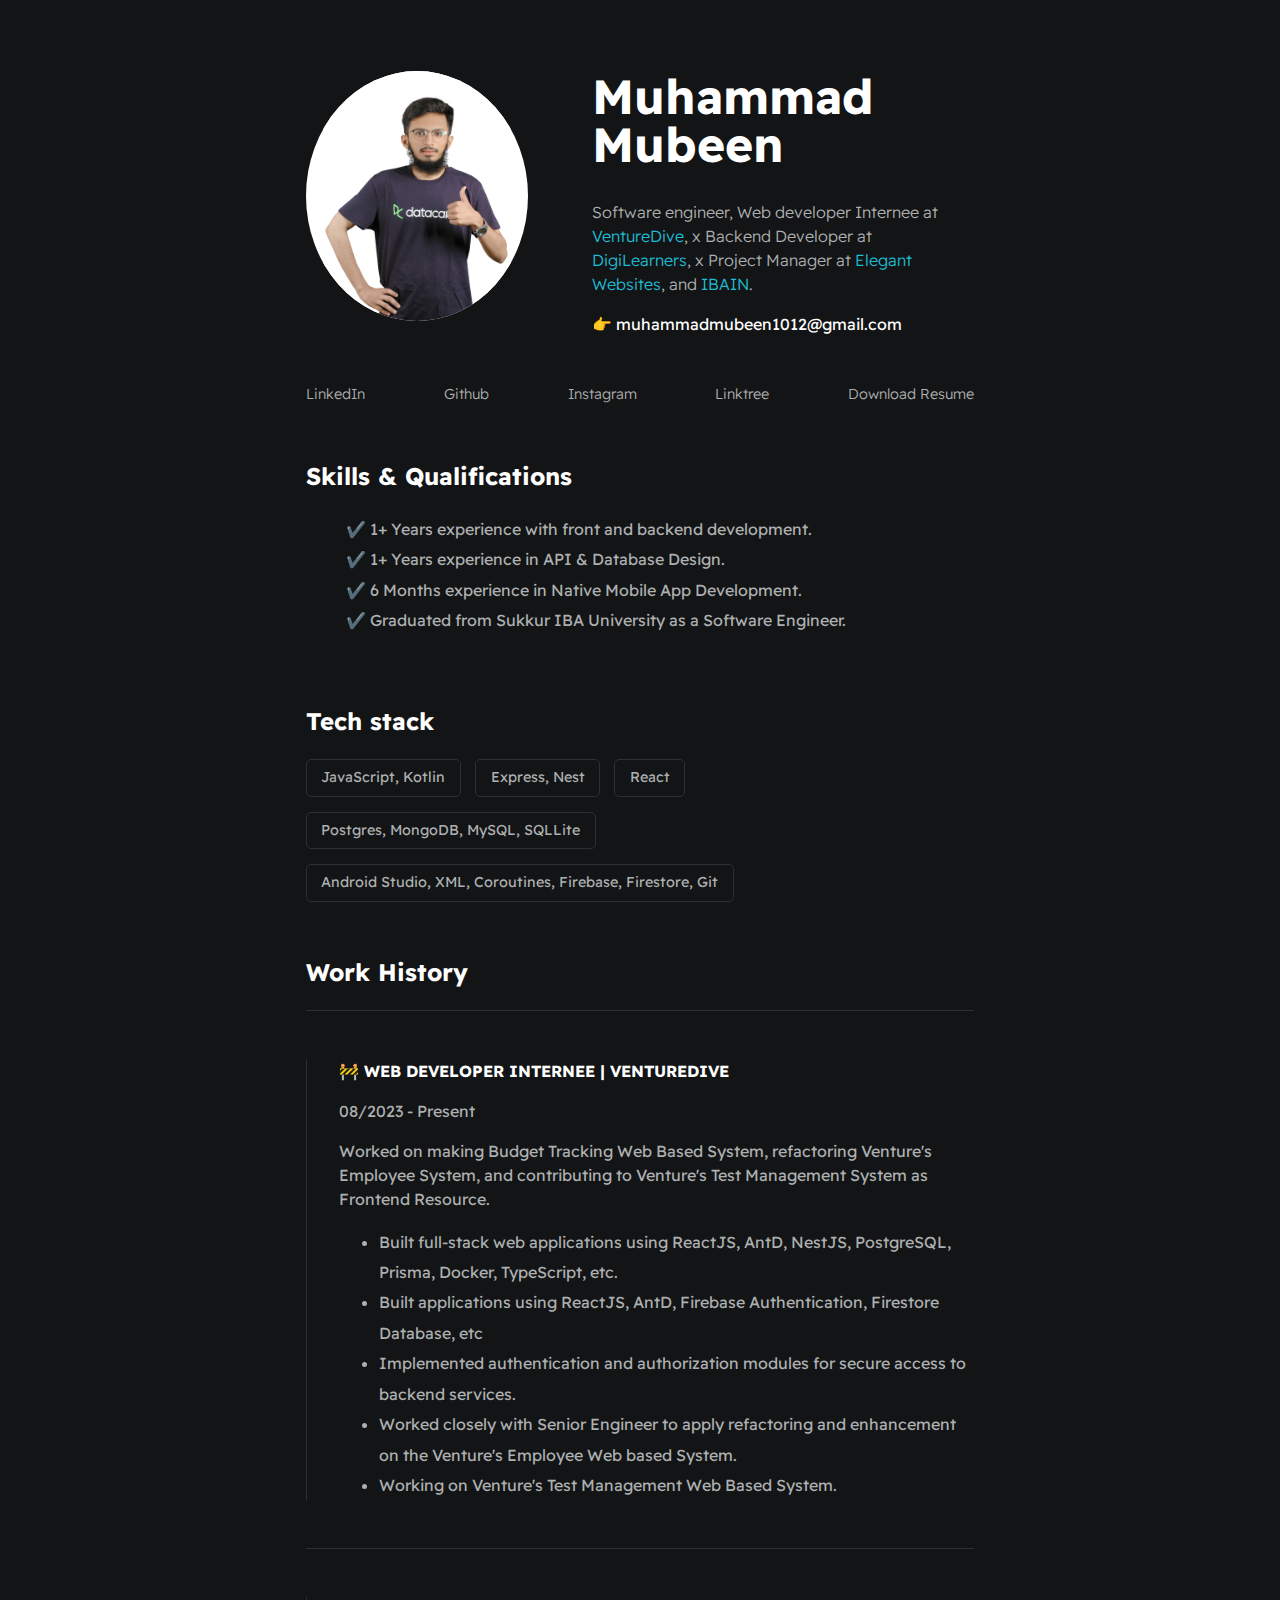
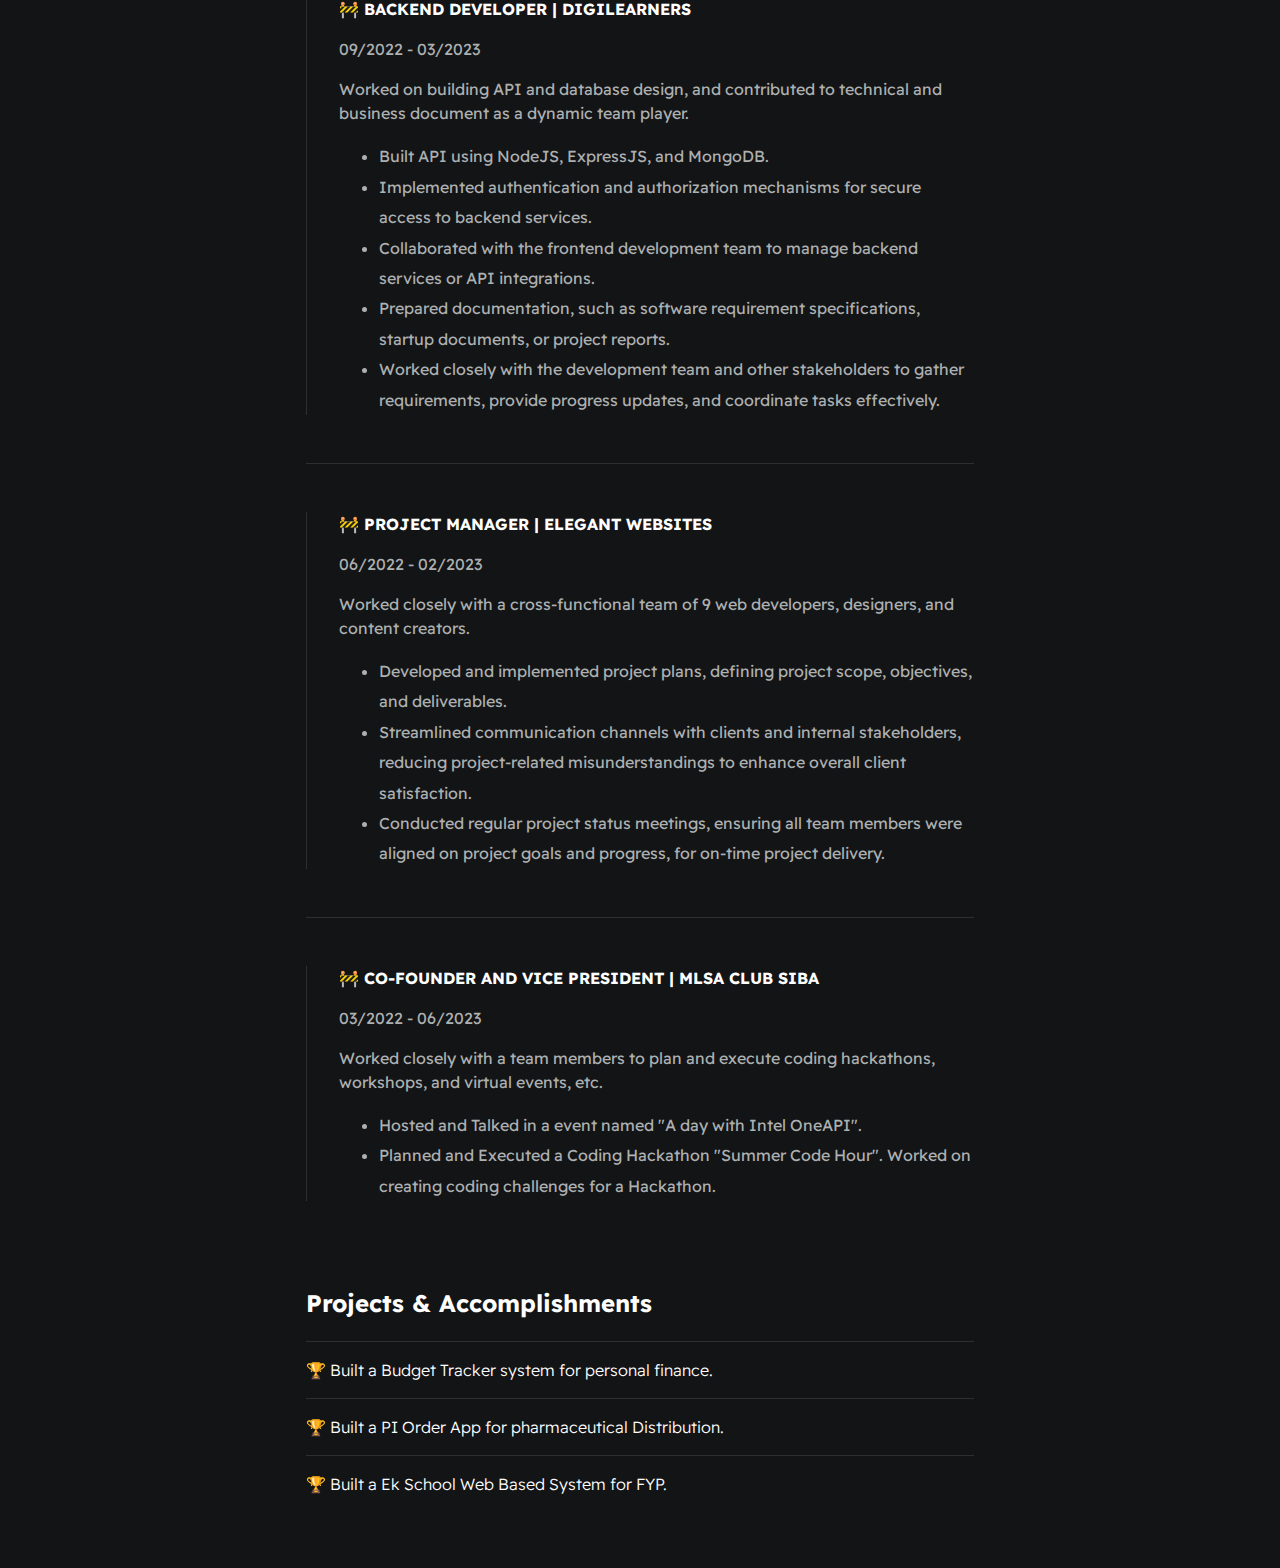
==== index.html @ 8c981a48 "Initial Commit" ====
<!DOCTYPE html>
<html>
  <head>
    <meta charset="utf-8" />
    <meta http-equiv="X-UA-Compatible" content="IE=edge" />
    <title>Muhammad Mubeen - Software Engineer</title>
    <meta name="description" content="" />
    <meta name="viewport" content="width=device-width, initial-scale=1" />
    <link rel="stylesheet" href="./styles/main.css" />
  </head>
  <body>
    <div id="container--main">
      <section id="wrapper--hero" class="section--page">
        <img id="profile-pic" src="./assets/images/muhammadmubeen.jpg" />

        <div>
          <h1 id="user-name">Muhammad Mubeen</h1>
          <p id="bio">
            Software engineer, Web developer Internee at
            <a href="https://www.venturedive.com/" target="_blank"
              >VentureDive</a
            >, x Backend Developer at
            <a
              href="https://www.linkedin.com/company/digilearner/"
              target="_blank"
              >DigiLearners</a
            >, x Project Manager at
            <a
              href="https://www.linkedin.com/company/elegant-websites/"
              target="_blank"
              >Elegant Websites</a
            >, and
            <a href="https://www.iba-suk.edu.pk/" target="_blank">IBAIN</a>.
          </p>
          <p id="email">👉 muhammadmubeen1012@gmail.com</p>
        </div>
      </section>

      <section class="section--page">
        <div id="socials--list">
          <a
            href="https://www.linkedin.com/in/muhammadmubeen1012/"
            target="_blank"
            >LinkedIn</a
          >
          <a href="https://github.com/MuhammadMubeen1012" target="_blank"
            >Github</a
          >
          <a
            href="https://www.instagram.com/muhammadmubeen1012/"
            target="_blank"
            >Instagram</a
          >
          <a href="https://linktr.ee/muhammadmubeen1012" target="_blank"
            >Linktree</a
          >
          <a href="./assets/resume.pdf" target="_blank">Download Resume</a>
        </div>
      </section>

      <section class="section--page">
        <h2>Skills & Qualifications</h2>
        <ul id="qualifications--list">
          <li>✔️ 1+ Years experience with front and backend development.</li>
          <li>✔️ 1+ Years experience in API & Database Design.</li>
          <li>✔️ 6 Months experience in Native Mobile App Development.</li>
          <li>
            ✔️ Graduated from Sukkur IBA University as a Software Engineer.
          </li>
        </ul>
      </section>

      <section class="section--page">
        <h2>Tech stack</h2>

        <div id="wrapper--techstack__items">
          <div class="card--techstack"><span>JavaScript, Kotlin</span></div>
          <div class="card--techstack"><span> Express, Nest </span></div>
          <div class="card--techstack"><span>React</span></div>
          <div class="card--techstack">
            <span>Postgres, MongoDB, MySQL, SQLLite</span>
          </div>
          <div class="card--techstack">
            <span
              >Android Studio, XML, Coroutines, Firebase, Firestore, Git</span
            >
          </div>
        </div>
      </section>

      <section id="work-history-wrapper" class="section--page">
        <h2>Work History</h2>

        <div class="line-break"></div>
        <div class="card--work-history">
          <strong>🚧 WEB DEVELOPER INTERNEE | VENTUREDIVE</strong>
          <p>08/2023 - Present</p>
          <p>
            Worked on making Budget Tracking Web Based System, refactoring
            Venture's Employee System, and contributing to Venture's Test
            Management System as Frontend Resource.
          </p>
          <ul>
            <li>
              Built full-stack web applications using ReactJS, AntD, NestJS,
              PostgreSQL, Prisma, Docker, TypeScript, etc.
            </li>
            <li>
              Built applications using ReactJS, AntD, Firebase Authentication,
              Firestore Database, etc
            </li>
            <li>
              Implemented authentication and authorization modules for secure
              access to backend services.
            </li>
            <li>
              Worked closely with Senior Engineer to apply refactoring and
              enhancement on the Venture's Employee Web based System.
            </li>
            <li>Working on Venture's Test Management Web Based System.</li>
          </ul>
        </div>

        <div class="line-break"></div>
        <div class="card--work-history">
          <strong>🚧 BACKEND DEVELOPER | DIGILEARNERS</strong>
          <p>09/2022 - 03/2023</p>
          <p>
            Worked on building API and database design, and contributed to
            technical and business document as a dynamic team player.
          </p>
          <ul>
            <li>Built API using NodeJS, ExpressJS, and MongoDB.</li>
            <li>
              Implemented authentication and authorization mechanisms for secure
              access to backend services.
            </li>
            <li>
              Collaborated with the frontend development team to manage backend
              services or API integrations.
            </li>
            <li>
              Prepared documentation, such as software requirement
              specifications, startup documents, or project reports.
            </li>
            <li>
              Worked closely with the development team and other stakeholders to
              gather requirements, provide progress updates, and coordinate
              tasks effectively.
            </li>
          </ul>
        </div>

        <div class="line-break"></div>
        <div class="card--work-history">
          <strong>🚧 PROJECT MANAGER | ELEGANT WEBSITES</strong>
          <p>06/2022 - 02/2023</p>
          <p>
            Worked closely with a cross-functional team of 9 web developers,
            designers, and content creators.
          </p>
          <ul>
            <li>
              Developed and implemented project plans, defining project scope,
              objectives, and deliverables.
            </li>
            <li>
              Streamlined communication channels with clients and internal
              stakeholders, reducing project-related misunderstandings to
              enhance overall client satisfaction.
            </li>
            <li>
              Conducted regular project status meetings, ensuring all team
              members were aligned on project goals and progress, for on-time
              project delivery.
            </li>
          </ul>
        </div>

        <div class="line-break"></div>
        <div class="card--work-history">
          <strong>🚧 CO-FOUNDER AND VICE PRESIDENT | MLSA CLUB SIBA</strong>
          <p>03/2022 - 06/2023</p>
          <p>
            Worked closely with a team members to plan and execute coding hackathons, workshops, and virtual events, etc.  
          </p>
          <ul>
            <li>
                Hosted and Talked in a event named "A day with Intel OneAPI". 
            </li>
            <li>
                Planned and Executed a Coding Hackathon "Summer Code Hour". Worked on creating coding challenges for a Hackathon.  
            </li>
          </ul>
        </div>

      <section class="section--page">
        <h2>Projects & Accomplishments</h2>

        <div class="card--project">
          <a href="projects/budgetTrackerSystem.html"><span>🏆 </span>Built a Budget Tracker system for personal finance.</a>
        </div>

        <div class="card--project">
          <a href="projects/piOrderApp.html"><span>🏆 </span>Built a PI Order App for pharmaceutical Distribution.</a>
        </div>

        <div class="card--project">
          <a href="projects/ekSchool.html"><span>🏆 </span>Built a Ek School Web Based System for FYP.</a>
        </div>

      </section>
    </div>
  </body>
</html>
---- styles/main.css ----
@import url('https://fonts.googleapis.com/css2?family=Readex+Pro:wght@300;400;500;600;700&display=swap');

:root{
    --mainTextColor-light:#000;
    --secondaryTextColor-light:rgb(51 51 51);
    --mainLinkColor-light:#0da2b8;
    --mainBorderColor-light:rgb(218, 218, 218);
    --mainBgColor-light:rgb(249, 250,251);

    --mainTextColor-dark:#fff;
    --secondaryTextColor-dark:#adb0b1;
    --mainLinkColor-dark:rgb(30, 190,214);
    --mainBorderColor-dark:#2b3031;
    --mainBgColor-dark:#131415;
    
    --mainTextColor:var(--mainTextColor-dark);
    --secondaryTextColor:var(--secondaryTextColor-dark);
    --mainLinkColor:var(--mainLinkColor-dark);
    --mainBorderColor:var(--mainBorderColor-dark);
    --mainBgColor:var(--mainBgColor-dark);

}


*{
    font-family: 'Readex Pro';
    line-height: 1.5em;
    box-sizing: border-box;
    color: var(--mainTextColor);
    
}

body{
    background-color: var(--mainBgColor);            
}

p, span, li{
    color: var(--secondaryTextColor);
    font-size: 1em;
}

a{
    text-decoration: none;
    color: var(--mainLinkColor);
    font-weight: 500;
}

li{
    line-height: 1.9em;
}

#container--main{
    max-width: 700px;
    margin: 0 auto;
    padding: 1em;
}

.section--page{
    padding-top: 1em;
    padding-bottom: 1em;
}

#wrapper--hero{
    display: flex;
    align-items: center;
    gap: 4em;
}

#bio, a{
    font-weight: 300;
}

#user-name{
    font-size: 48px;
    line-height: 1em;
}

#profile-pic{
    width: 650px;
    height: 250px;
    object-fit: scale-down;
    border-radius: 50%;
    background-color: white;
}

#email{
    color: var(--mainTextColor);
}

#socials--list{
    display: flex;
    justify-content: space-between;
    column-gap: 1em;
    flex-wrap: wrap;
}

#socials--list a{
    font-weight: 300;
    color: var(--secondaryTextColor);
    font-size: 0.9em;
    transition: 0.3s;
}

#socials--list a:hover{
    font-weight: 100;
    color: var(--mainLinkColor);
    font-size: 0.9em;
}

#qualifications--list{
    list-style: none;
}

#wrapper--techstack__items{
    display: flex;
    flex-wrap: wrap;
    gap: 1em;
    font-size: 0.9em;
}

.card--techstack{
    border: 1px solid var(--mainBorderColor);
    border-radius: 5px;
    padding: 0.5em 1em;
    align-items: center;
}

.card--project{
    padding-top: 1em;
    padding-bottom: 1em;
    border-top: 1px solid var(--mainBorderColor);
}

.card--project a{
    color: var(--mainTextColor);

    transition: 0.3s;
}

.card--project a:hover{
    color: rgb(30, 190,214);

}

.card--work-history{
    border-left: 1px solid var(--mainBorderColor);
    margin-top: 3em;
    margin-bottom: 3em;
    padding-left: 2em;
}

.line-break{
    background-color: var(--mainBorderColor);
    height: 1px;
}


@media(max-width:600px){

    .section--page{
        padding-top: 1em;
        padding-bottom: 1em;
    }

    #wrapper--hero{
        display: flex;
        align-items: center;
        gap: 1em;
    }

    #profile-pic{
        width: 200px;
        height: 200px;
    }

    #wrapper--hero{
        flex-direction: column;
    }

    .card--work-history{
        border-left: none;
        padding-left: 0;
    }
}
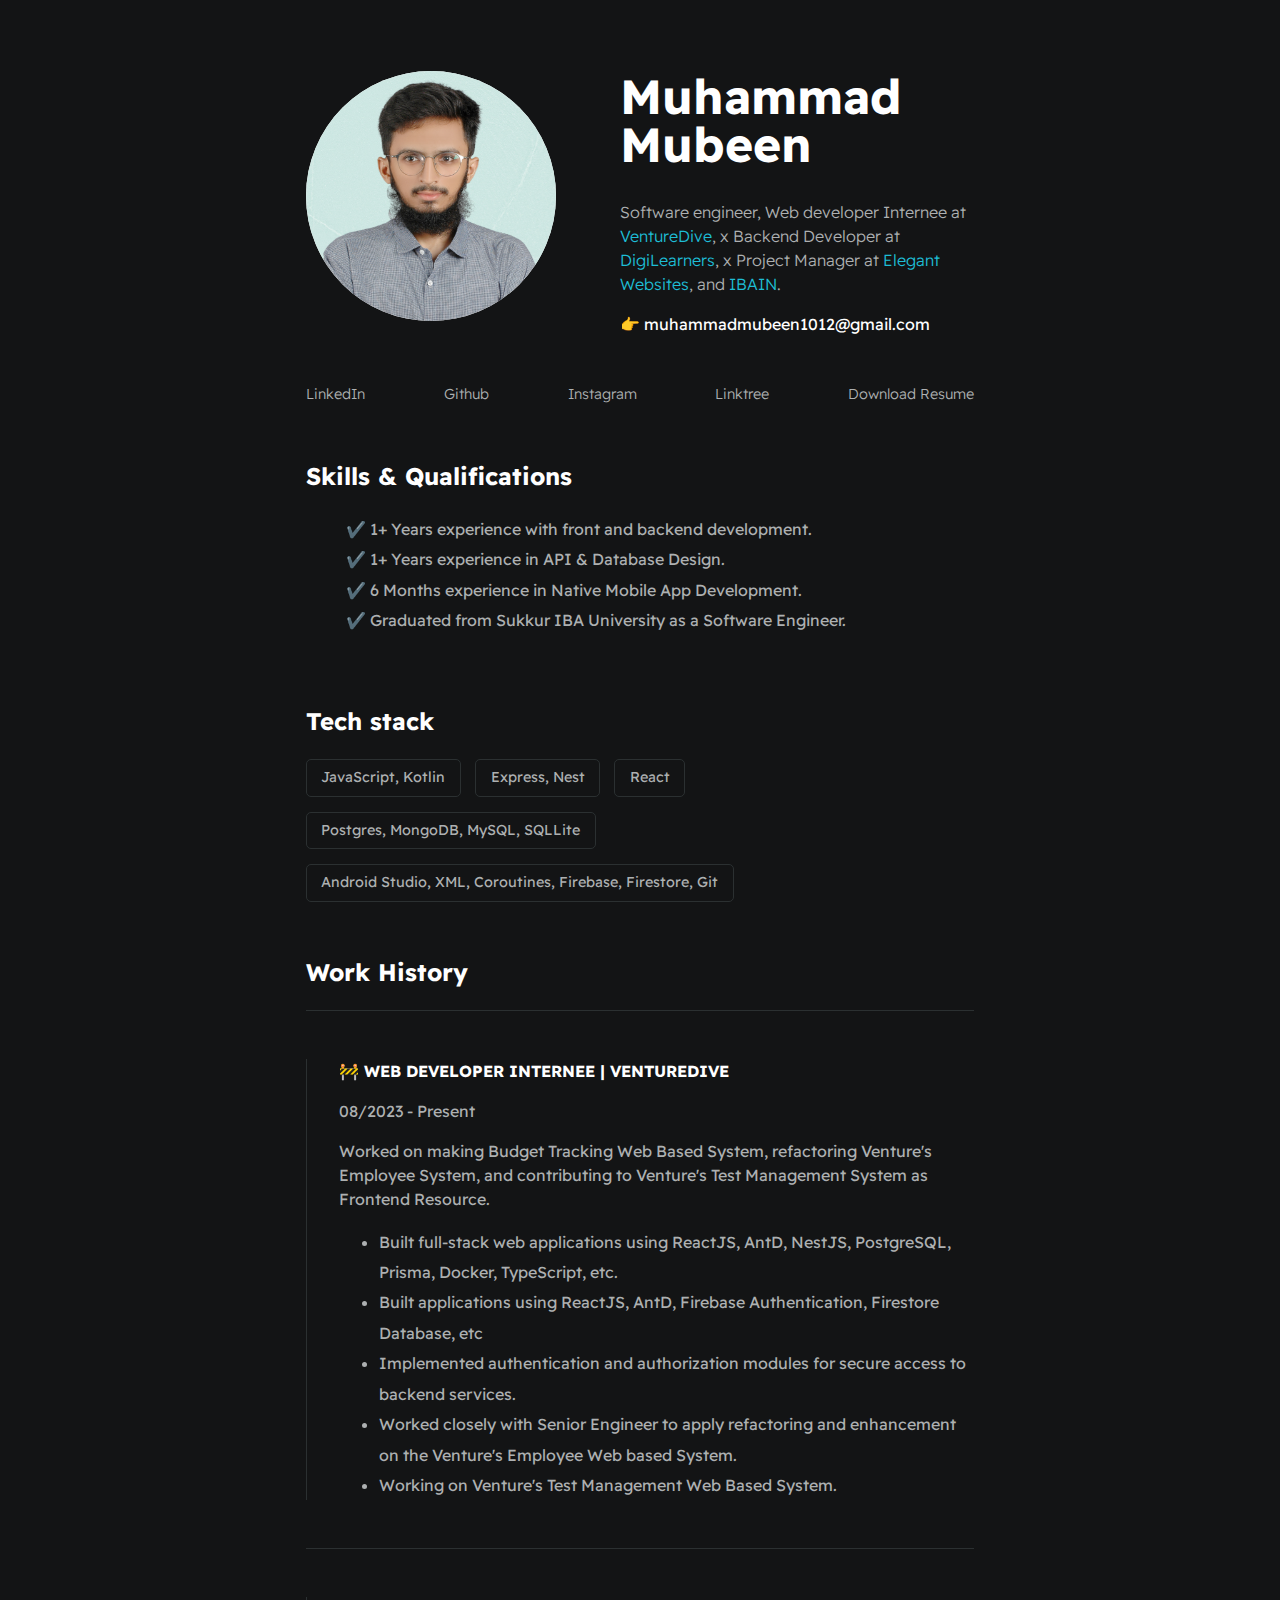
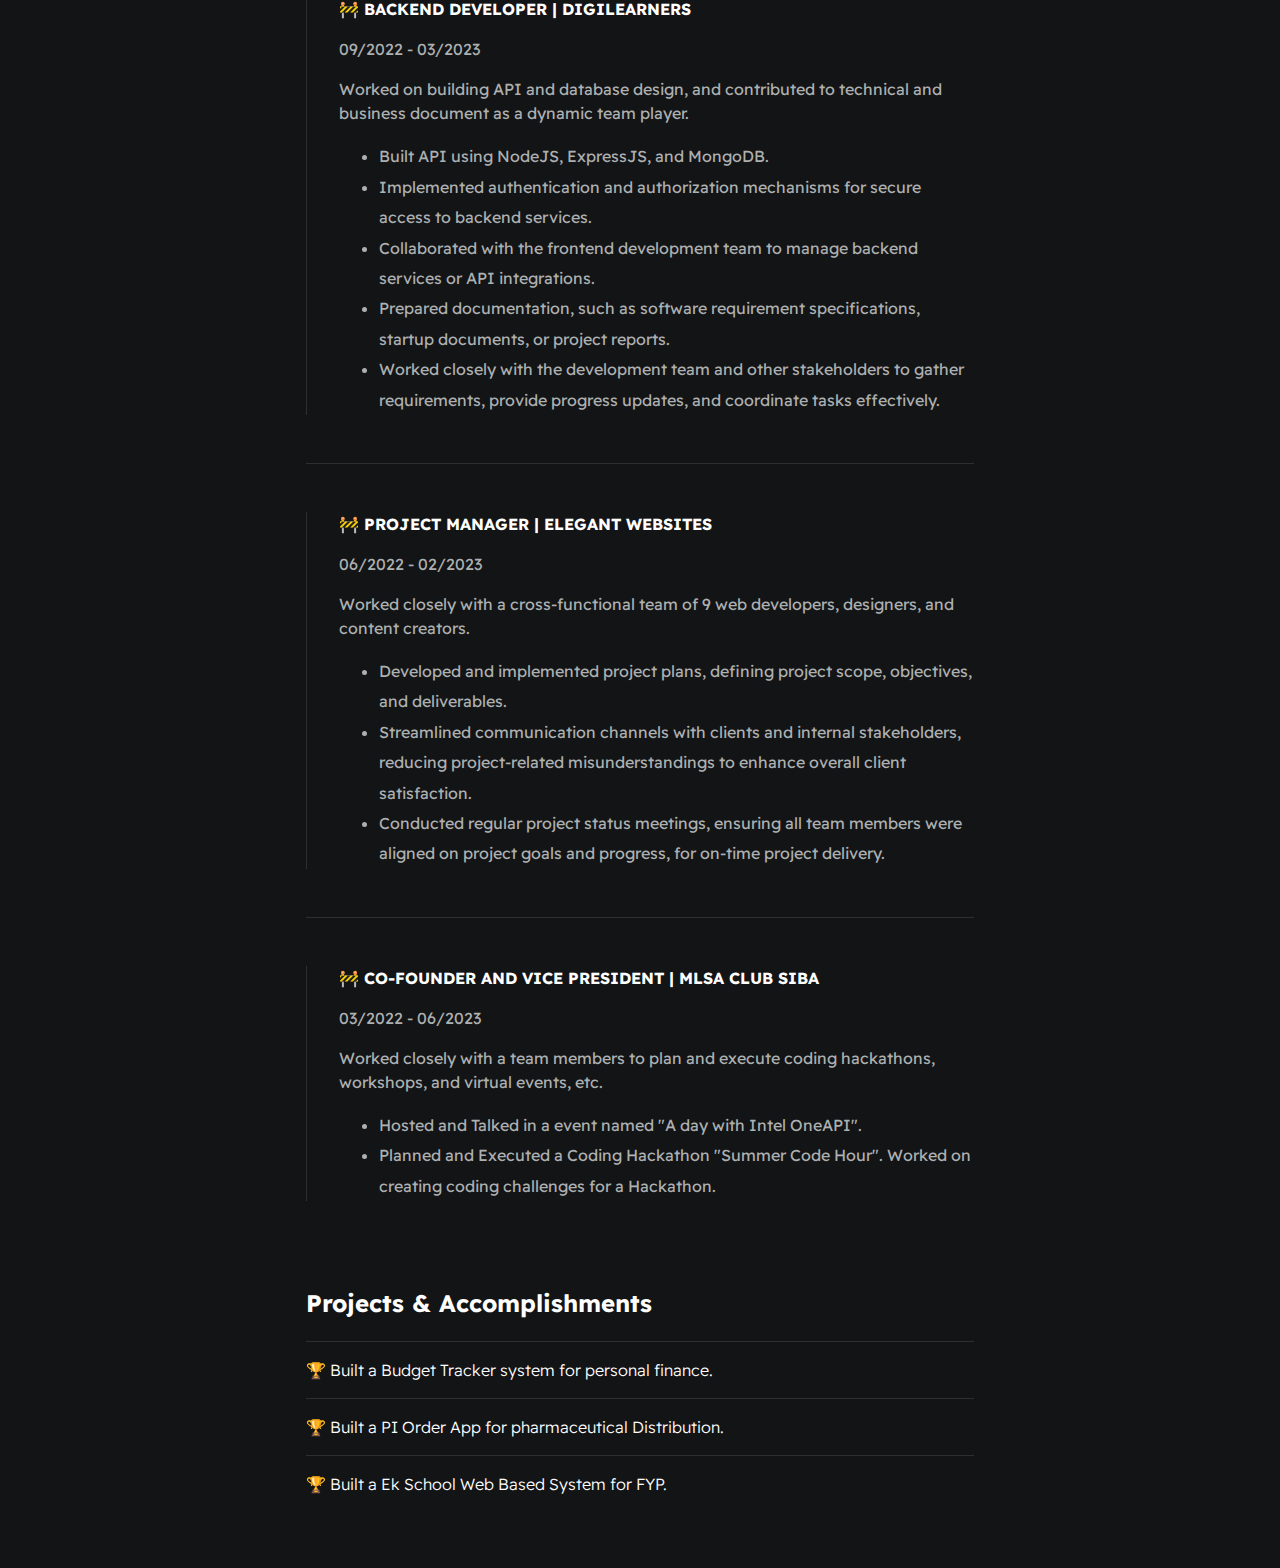
==== commit 47996fe9: "Modified: Add new profile" ====
--- a/index.html
+++ b/index.html
@@ -11,7 +11,7 @@
   <body>
     <div id="container--main">
       <section id="wrapper--hero" class="section--page">
-        <img id="profile-pic" src="./assets/images/muhammadmubeen.jpg" />
+        <img id="profile-pic" src="./assets/images/muhammadmubeen.png" />
 
         <div>
           <h1 id="user-name">Muhammad Mubeen</h1>
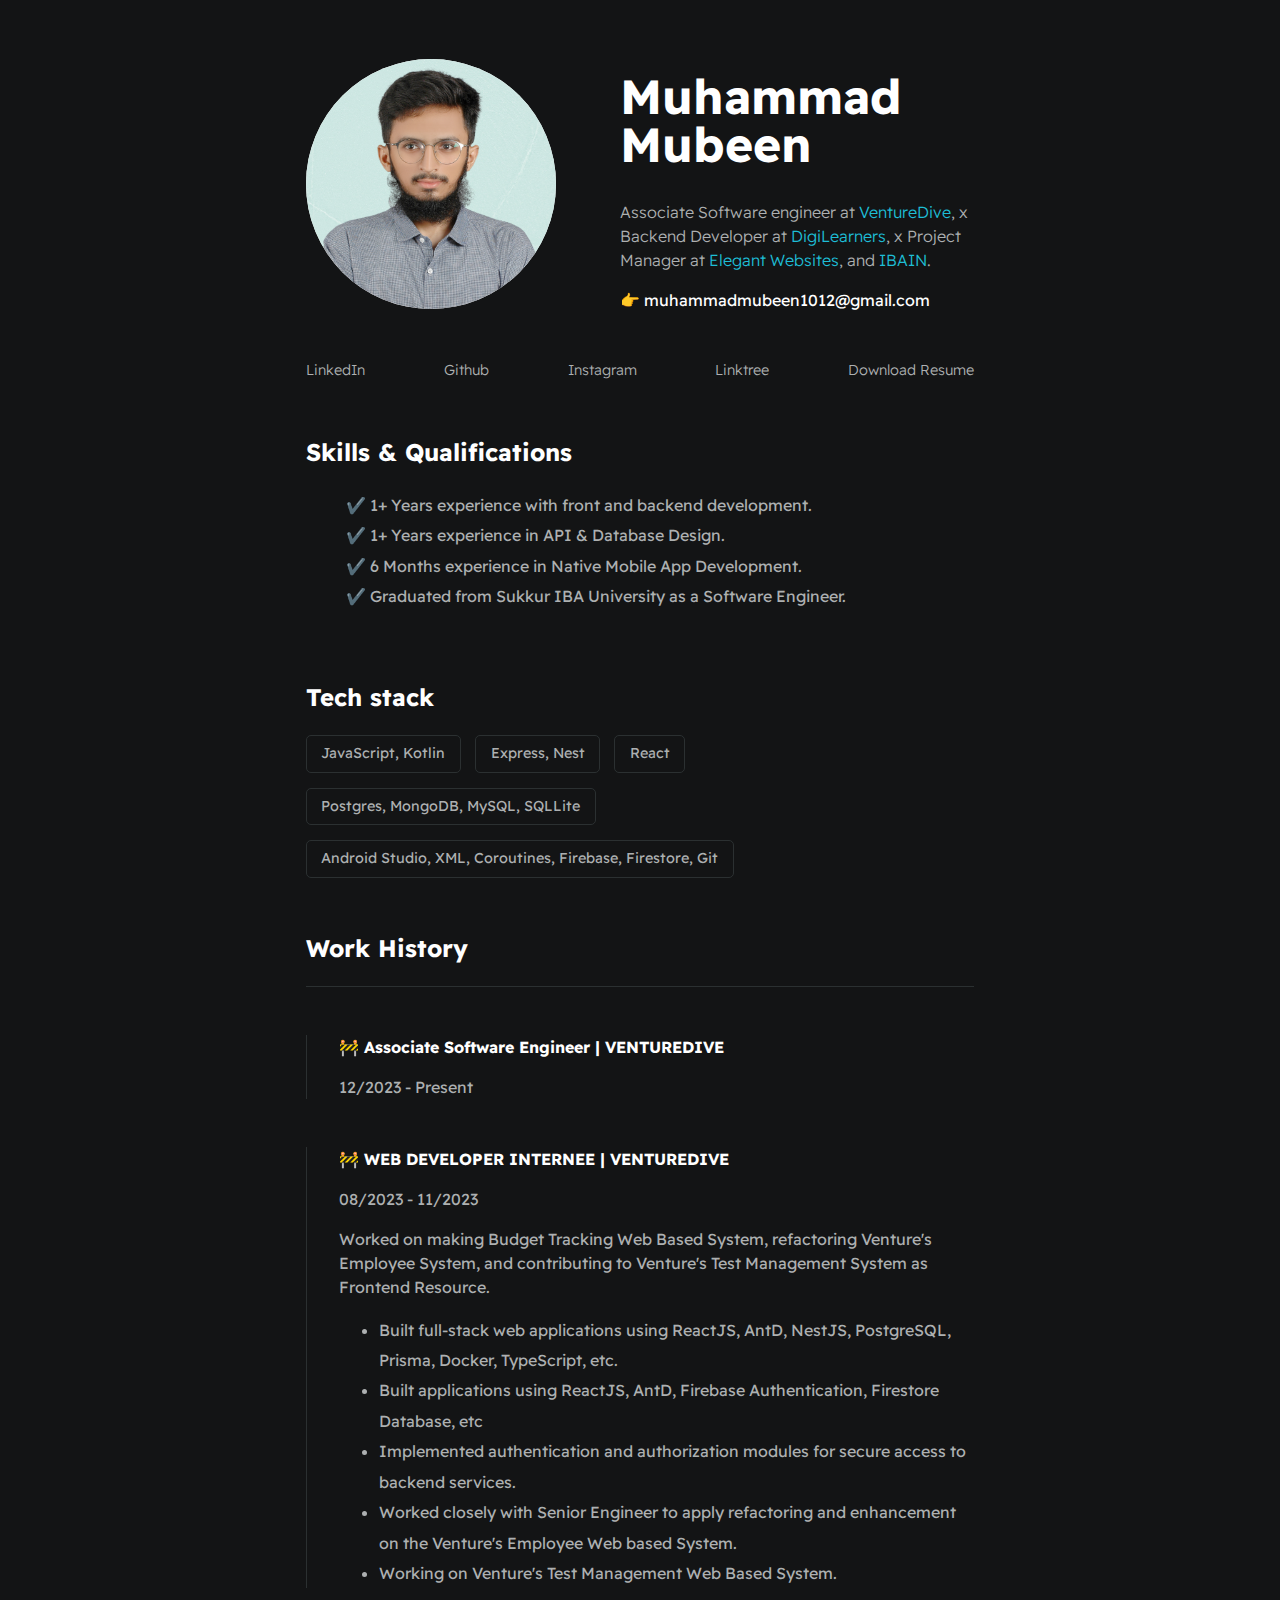
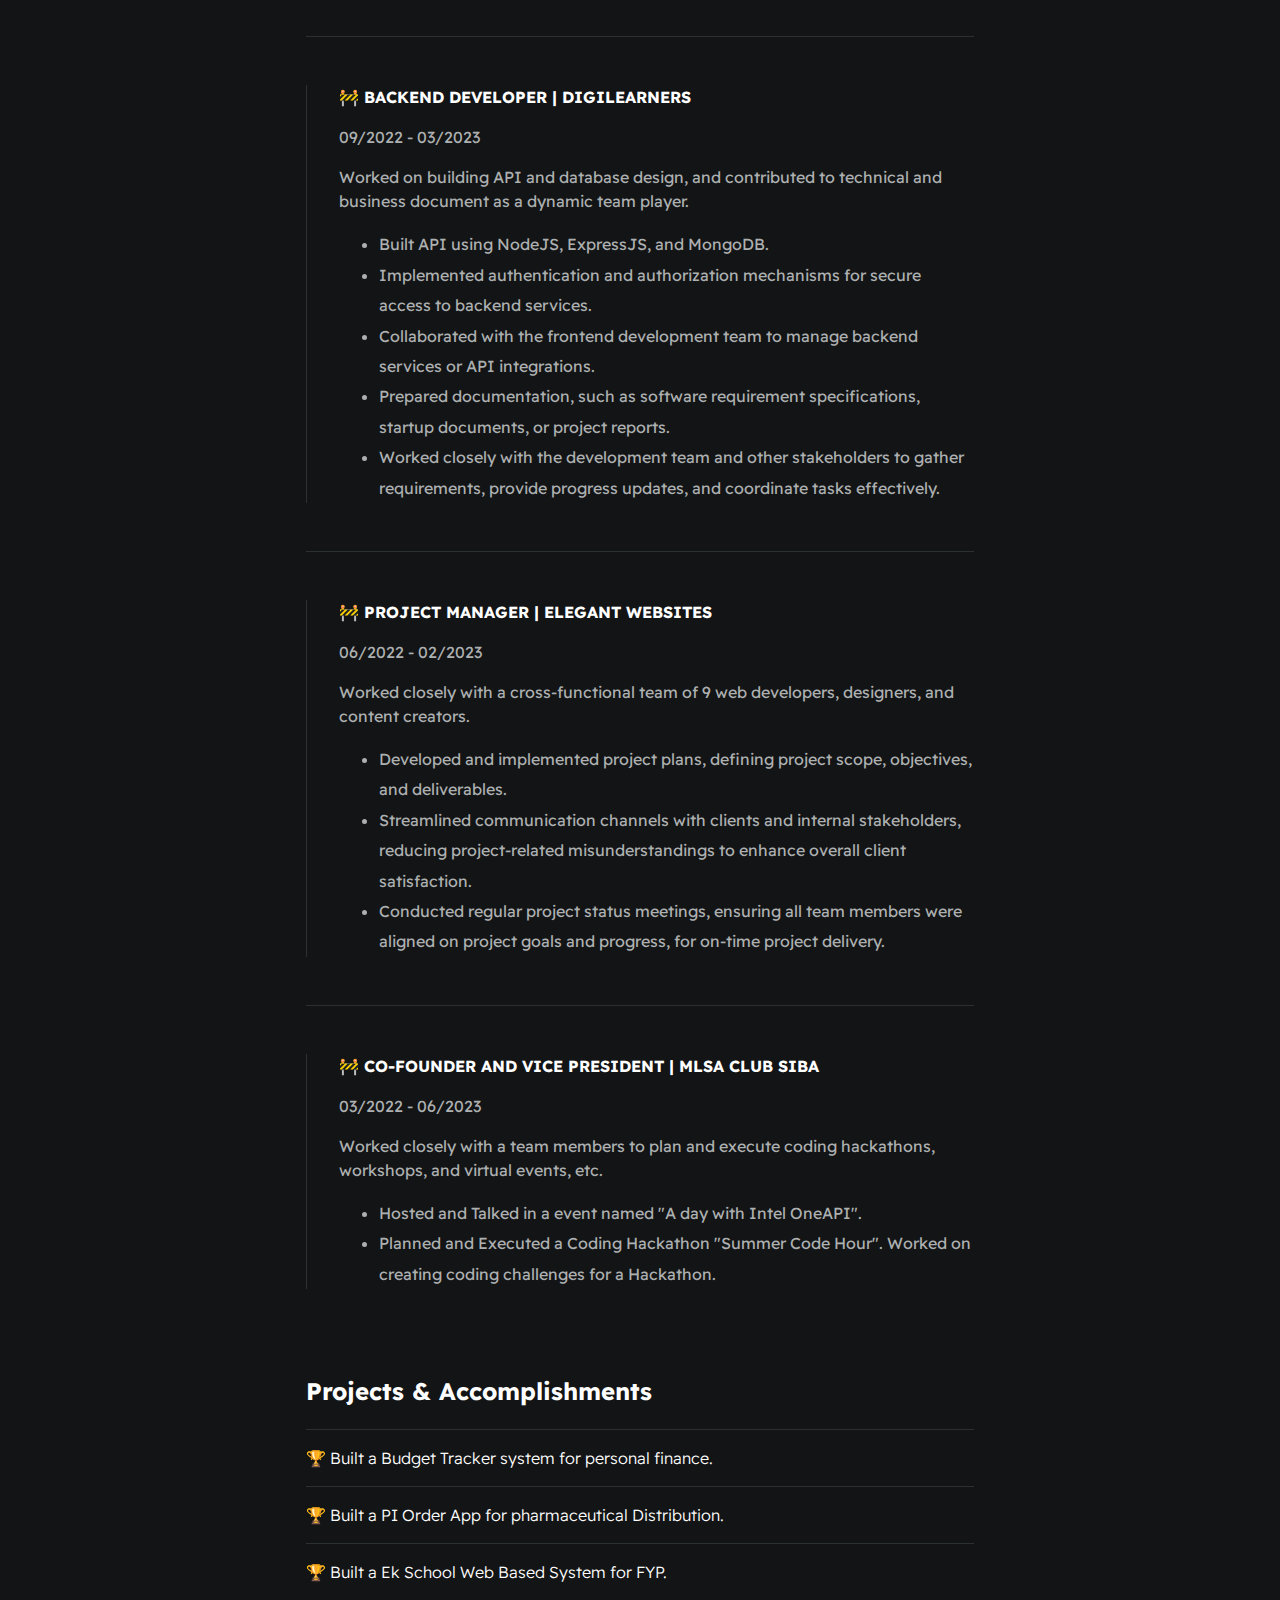
==== commit d277d0fa: "Added: Career Transition at VentureDive" ====
--- a/index.html
+++ b/index.html
@@ -16,7 +16,7 @@
         <div>
           <h1 id="user-name">Muhammad Mubeen</h1>
           <p id="bio">
-            Software engineer, Web developer Internee at
+            Associate Software engineer at
             <a href="https://www.venturedive.com/" target="_blank"
               >VentureDive</a
             >, x Backend Developer at
@@ -93,8 +93,13 @@
 
         <div class="line-break"></div>
         <div class="card--work-history">
+          <strong>🚧 Associate Software Engineer | VENTUREDIVE</strong>
+          <p>12/2023 - Present</p>
+        </div>
+
+        <div class="card--work-history">
           <strong>🚧 WEB DEVELOPER INTERNEE | VENTUREDIVE</strong>
-          <p>08/2023 - Present</p>
+          <p>08/2023 - 11/2023</p>
           <p>
             Worked on making Budget Tracking Web Based System, refactoring
             Venture's Employee System, and contributing to Venture's Test
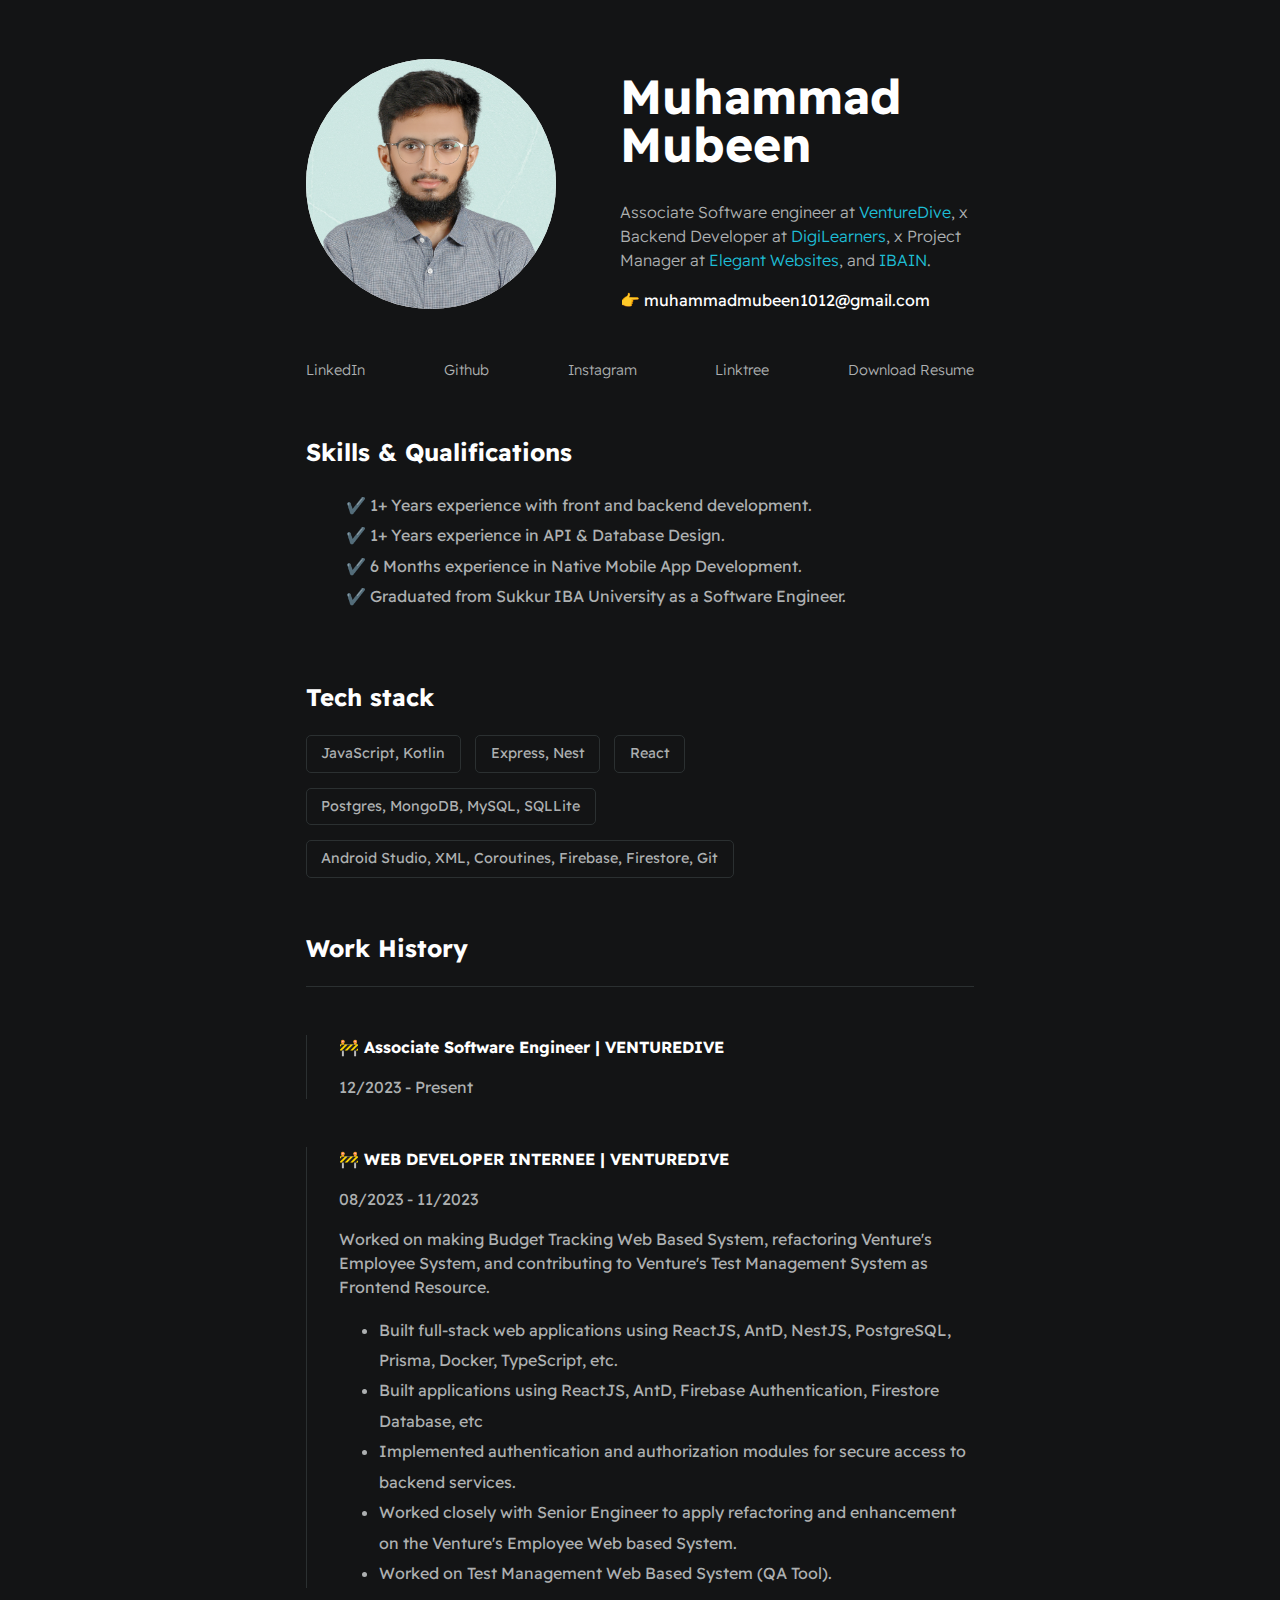
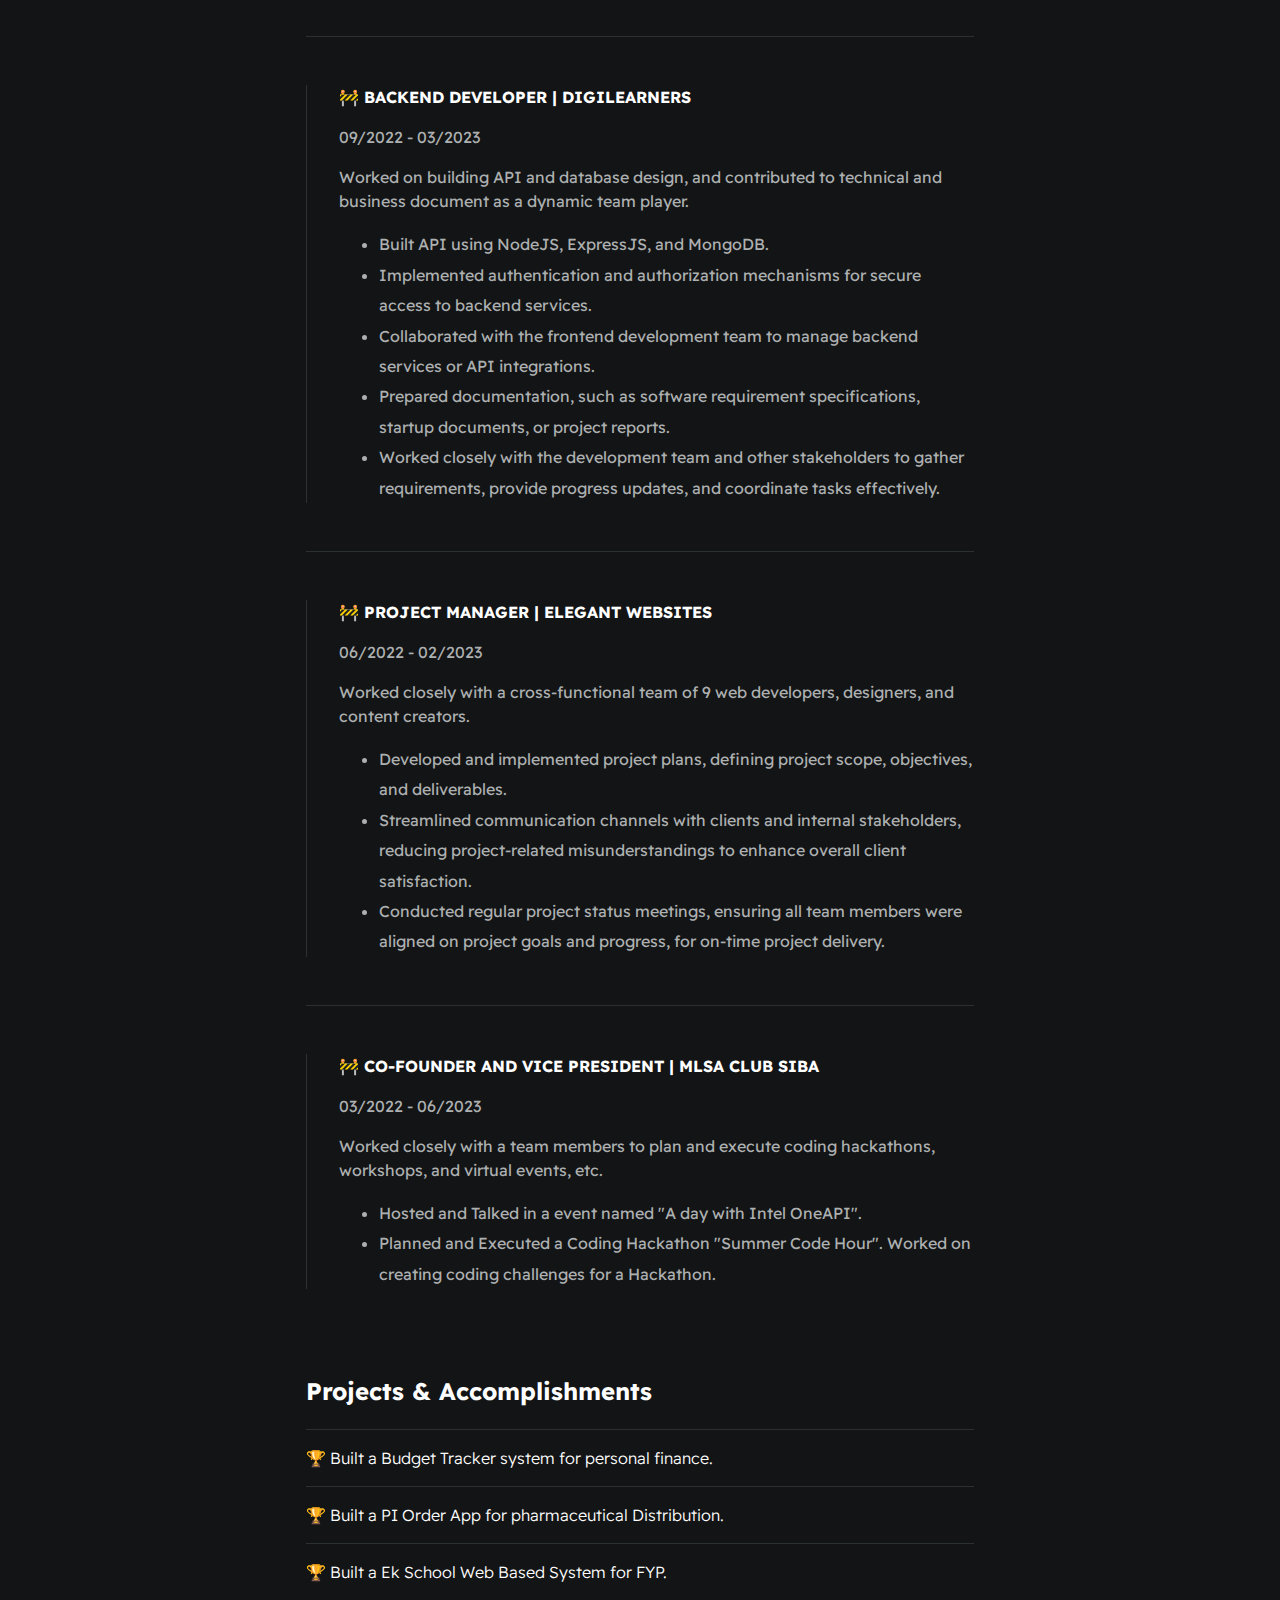
==== commit fd4b00ac: "Updated: Update internship responsibilities" ====
--- a/index.html
+++ b/index.html
@@ -122,7 +122,7 @@
               Worked closely with Senior Engineer to apply refactoring and
               enhancement on the Venture's Employee Web based System.
             </li>
-            <li>Working on Venture's Test Management Web Based System.</li>
+            <li>Worked on Test Management Web Based System (QA Tool).</li>
           </ul>
         </div>
 
